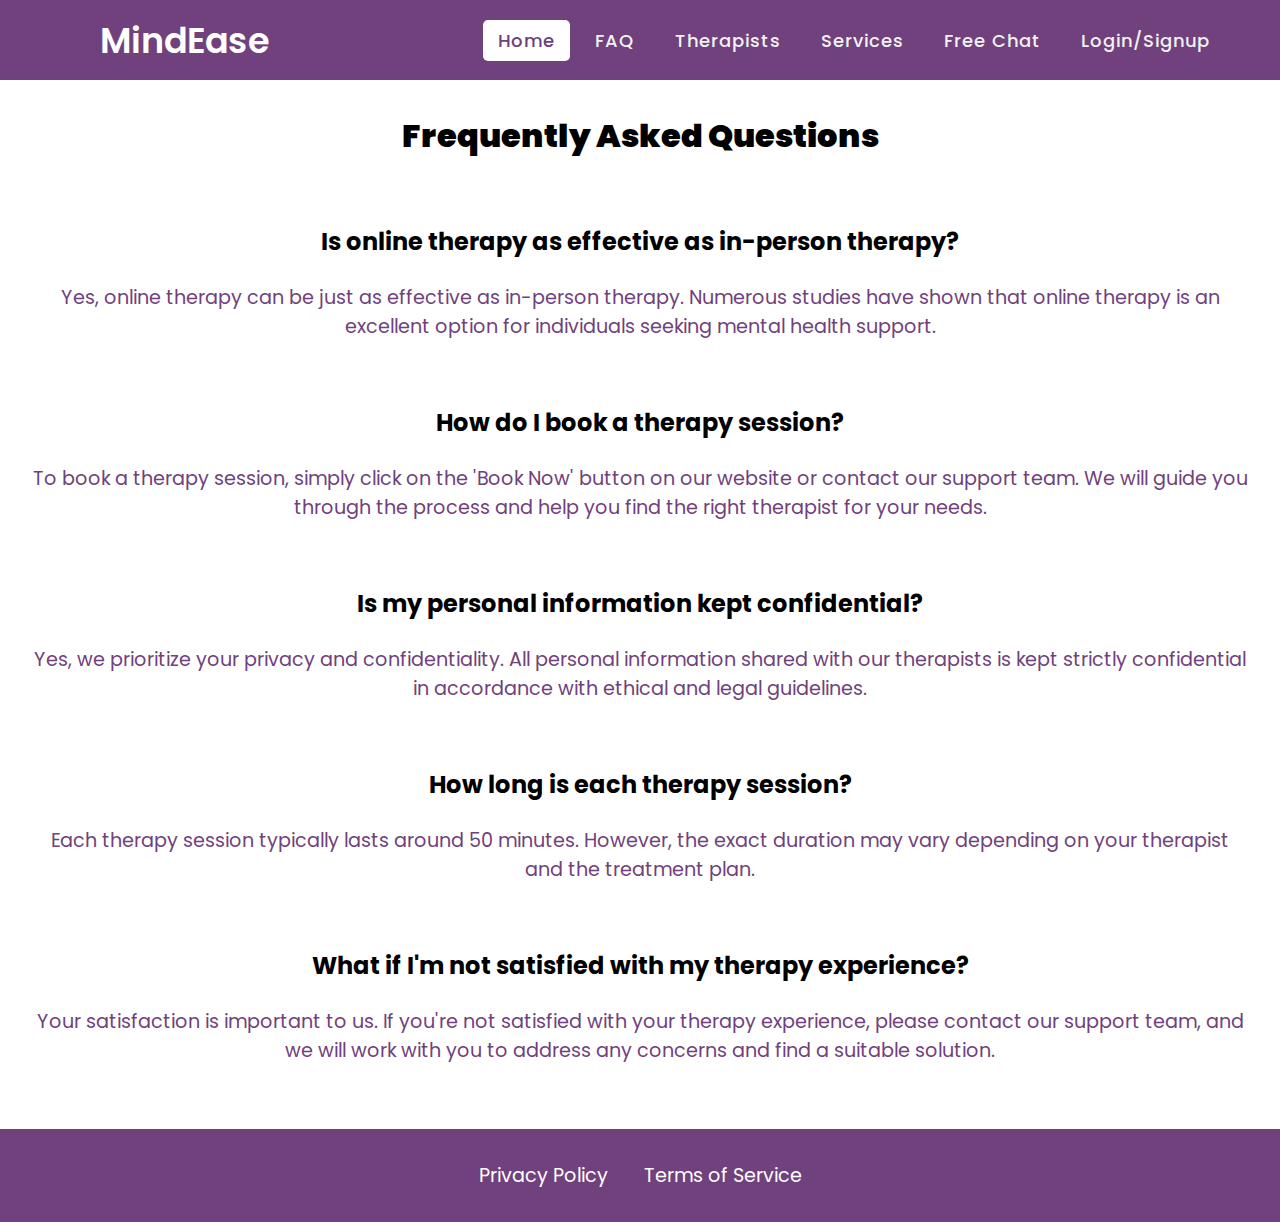
==== faq.html @ 0cc92f86 "commit first" ====
<!DOCTYPE html>
<html>
<head>
    <meta charset="UTF-8">
    <title>FAQ</title>
    <link rel="stylesheet" href="/styles/faq.css">
</head>
<body>
    <nav>
        <div class="logo">
           MindEase
        </div>
        <input type="checkbox" id="click">
        <label for="click" class="menu-btn">
        <i class="fas fa-bars"></i>
        </label>
        <ul>
           <li><a class="active" href="/index.angular.html">Home</a></li>
           <li><a href="/faq.html">FAQ</a></li>
           <li><a href="/ConsultADoctor/index.html">Therapists</a></li>
           <li><a href="/Services/services.html">Services</a></li>
           <li><a href="/chat-app-vanilla-js-main/index.html">Free Chat</a></li>
           <li><a href="/Sliding-Sign-In-Sign-Up-Form-master/index.html">Login/Signup</a></li>
        </ul>
     </nav>

    <main>
        <div class="faq">
            <h2>Frequently Asked Questions</h2>
            <div class="question">
                <h3>Is online therapy as effective as in-person therapy?</h3>
                <p>Yes, online therapy can be just as effective as in-person therapy. Numerous studies have shown that online therapy is an excellent option for individuals seeking mental health support.</p>
            </div>
            <div class="question">
                <h3>How do I book a therapy session?</h3>
                <p>To book a therapy session, simply click on the 'Book Now' button on our website or contact our support team. We will guide you through the process and help you find the right therapist for your needs.</p>
            </div>
            <div class="question">
                <h3>Is my personal information kept confidential?</h3>
                <p>Yes, we prioritize your privacy and confidentiality. All personal information shared with our therapists is kept strictly confidential in accordance with ethical and legal guidelines.</p>
            </div>
            <div class="question">
                <h3>How long is each therapy session?</h3>
                <p>Each therapy session typically lasts around 50 minutes. However, the exact duration may vary depending on your therapist and the treatment plan.</p>
            </div>
            <div class="question">
                <h3>What if I'm not satisfied with my therapy experience?</h3>
                <p>Your satisfaction is important to us. If you're not satisfied with your therapy experience, please contact our support team, and we will work with you to address any concerns and find a suitable solution.</p>
            </div>
        </div>
    </main>

    <footer>
        <ul>
            <li><a href="#">Privacy Policy</a></li>
            <li><a href="#">Terms of Service</a></li>
        </ul>
    </footer>
</body>
</html>
---- styles/faq.css ----
@import url('https://fonts.googleapis.com/css?family=Poppins:400,500,600,700&display=swap');
@import url(/styles/navbar.css);
*{
    margin: 0;
    padding: 0;
    box-sizing: border-box;
    font-family: 'Poppins', sans-serif;
}

/* Header and Footer Styles */
header {
    background-color: rgb(112, 65, 125);
    color: white;
    padding: 1rem 0;
}

.brand {
    font-size: 2.5rem;
    font-weight: 900;
}

a {
    text-decoration: none;
}

.navbar {
    padding: 1rem 2rem;
    display: flex;
    justify-content: space-between;
    align-items: center;
    background-color: rgb(112, 65, 125);
    color: white;
    margin: 0.5rem;
    border-radius: 1rem;
}

.navitems a {
    text-decoration: none;
    color: white;
    padding: 1rem;
    font-size: 1.25rem;
}


/* FAQ Page Styles */
.faq {
    padding: 2rem;
    text-align: center;
}

.faq h2 {
    font-size: 2rem;
    font-weight: 900;
    color: black;
    margin-bottom: 1rem;
}

.faq .question {
    margin-bottom: 2rem;
}

.faq .question h3 {
    font-size: 1.5rem;
    margin: 4rem 0 1.5rem 0;
}

.faq .question p {
    font-size: 1.2rem;
    color: rgb(112, 65, 125);
}
footer {
    background-color: rgb(112, 65, 125);
    padding: 2rem;
    text-align: center;
}

footer ul {
    list-style: none;
    padding: 0;
}

footer li {
    display: inline-block;
    margin: 0 1rem;
}

footer a {
    font-size: 1.2rem;
    color: white;
}
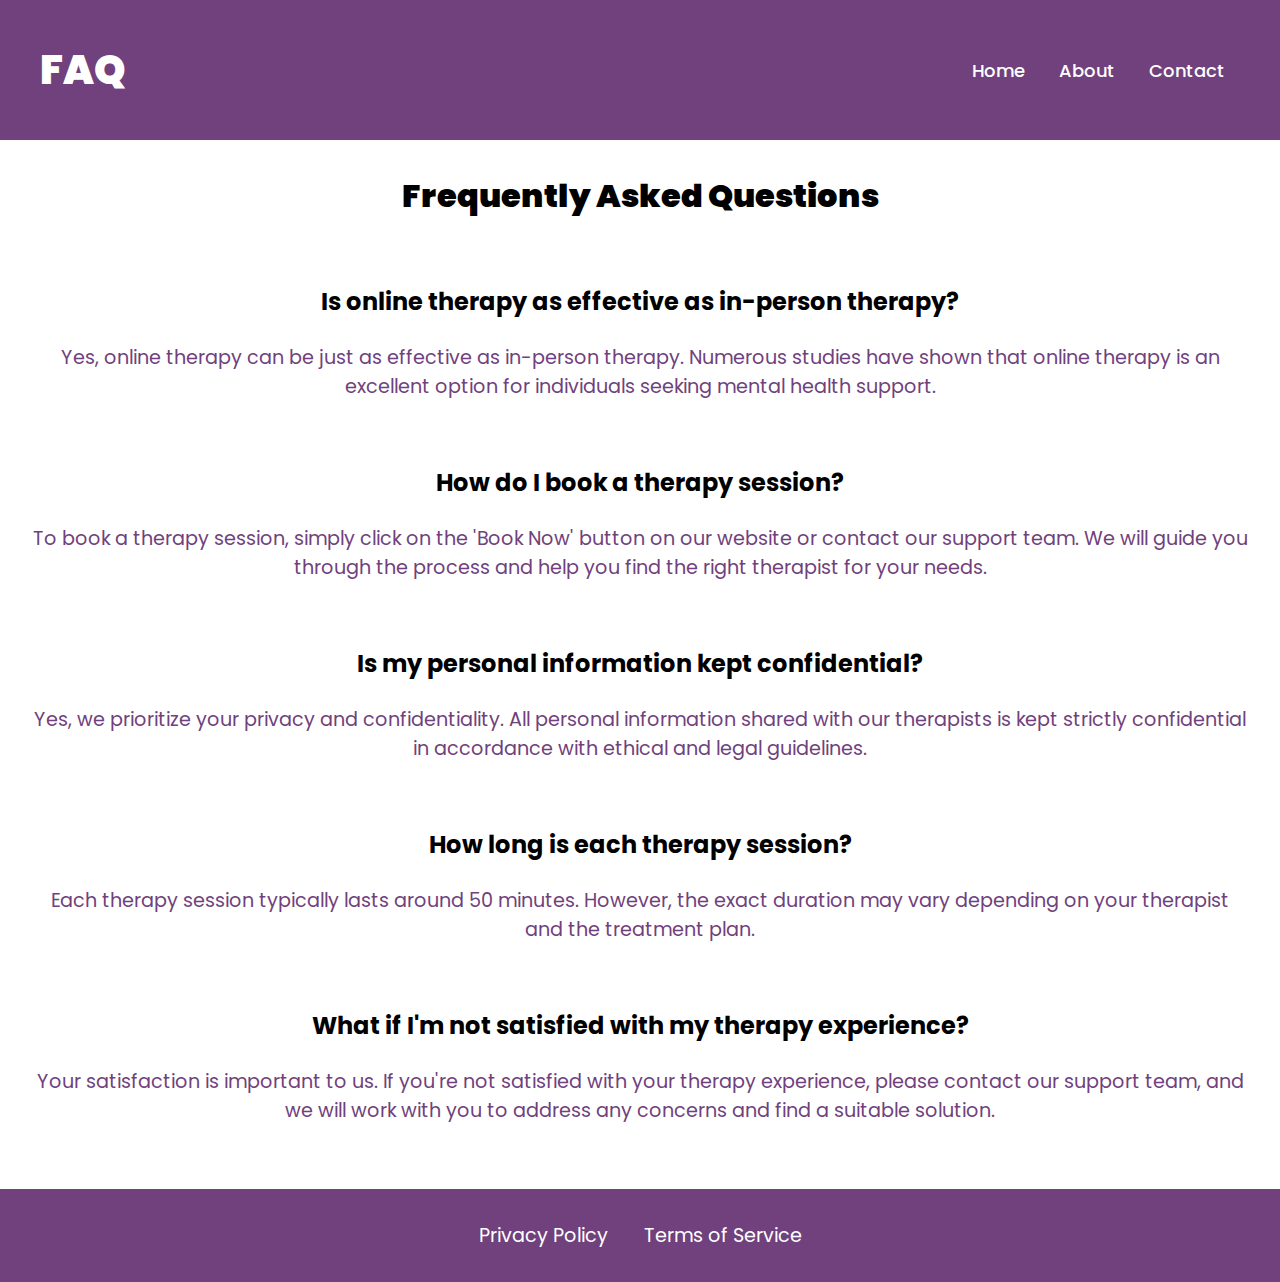
==== commit cf71780f: "commit2" ====
--- a/faq.html
+++ b/faq.html
@@ -6,23 +6,17 @@
     <link rel="stylesheet" href="/styles/faq.css">
 </head>
 <body>
-    <nav>
-        <div class="logo">
-           MindEase
+    <header>
+        <div class="navbar">
+            <div class="brand">FAQ</div>
+            <div class="navitems">
+                <a href="index.angular.html">Home</a>
+                <a href="#">About</a>
+                <a href="#">Contact</a>
+            </div>
         </div>
-        <input type="checkbox" id="click">
-        <label for="click" class="menu-btn">
-        <i class="fas fa-bars"></i>
-        </label>
-        <ul>
-           <li><a class="active" href="/index.angular.html">Home</a></li>
-           <li><a href="/faq.html">FAQ</a></li>
-           <li><a href="/ConsultADoctor/index.html">Therapists</a></li>
-           <li><a href="/Services/services.html">Services</a></li>
-           <li><a href="/chat-app-vanilla-js-main/index.html">Free Chat</a></li>
-           <li><a href="/Sliding-Sign-In-Sign-Up-Form-master/index.html">Login/Signup</a></li>
-        </ul>
-     </nav>
+    </header>
+
 
     <main>
         <div class="faq">
--- a/styles/faq.css
+++ b/styles/faq.css
@@ -1,5 +1,5 @@
 @import url('https://fonts.googleapis.com/css?family=Poppins:400,500,600,700&display=swap');
-@import url(/styles/navbar.css);
+/* @import url(/styles/navbar.css); */
 *{
     margin: 0;
     padding: 0;
@@ -38,7 +38,15 @@
     text-decoration: none;
     color: white;
     padding: 1rem;
-    font-size: 1.25rem;
+    font-size: 18px;
+    font-weight: 500;
+    padding: 8px 15px;
+    border-radius: 5px;
+}
+.navitems a:hover{
+    color: rgb(112, 65, 125);
+    background: #fff;
+
 }
 
 
@@ -87,4 +95,15 @@
 footer a {
     font-size: 1.2rem;
     color: white;
+}
+@media (max-width: 570px){
+    .header{
+        height: 200px;
+    }
+    .navbar{
+        height: 170px;
+    }
+    .faq{
+        padding: 5rem;
+    }
 }